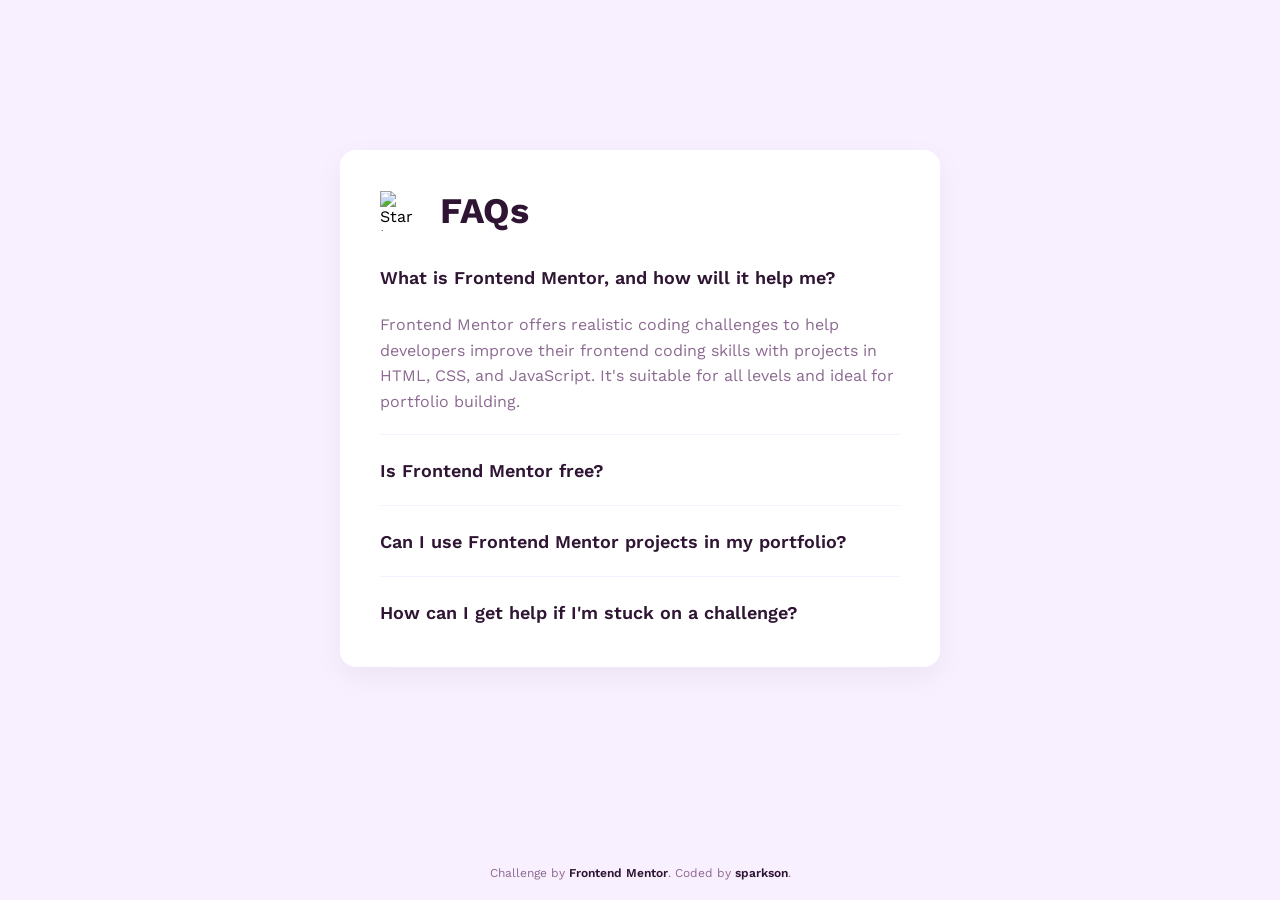
==== index.html @ e420c2d1 "Rename faq.html to index.html" ====
<!DOCTYPE html>
<html lang="en">
<head>
  <meta charset="UTF-8">
  <meta name="viewport" content="width=device-width, initial-scale=1.0">

  <link rel="icon" type="image/png" sizes="32x32" href="./assets/images/favicon-32x32.png">
  
  <title>Frontend Mentor | FAQ accordion</title>
 <link rel="stylesheet" href="faq.css">
  <link rel="preconnect" href="https://fonts.googleapis.com">
  <link rel="preconnect" href="https://fonts.gstatic.com" crossorigin>
  <link href="https://fonts.googleapis.com/css2?family=Work+Sans:wght@400;600;700&display=swap" rel="stylesheet">
</head>
<body>

  <main>
    <div class="header">
      <img src="./assets/images/icon-star.svg" alt="Star Icon" width="40" height="40">
      <h1>FAQs</h1>
    </div>

    <details class="faq-item" open>
      <summary>What is Frontend Mentor, and how will it help me?</summary>
      <p class="answer">
        Frontend Mentor offers realistic coding challenges to help developers improve their 
        frontend coding skills with projects in HTML, CSS, and JavaScript. It's suitable for 
        all levels and ideal for portfolio building.
      </p>
    </details>

    <details class="faq-item">
      <summary>Is Frontend Mentor free?</summary>
      <p class="answer">
        Yes, Frontend Mentor offers both free and premium coding challenges, with the free 
        option providing access to a range of projects suitable for all skill levels.
      </p>
    </details>

    <details class="faq-item">
      <summary>Can I use Frontend Mentor projects in my portfolio?</summary>
      <p class="answer">
        Yes, you can use projects completed on Frontend Mentor in your portfolio. It's an excellent
        way to showcase your skills to potential employers!
      </p>
    </details>

    <details class="faq-item">
      <summary>How can I get help if I'm stuck on a challenge?</summary>
      <p class="answer">
        The best place to get help is inside Frontend Mentor's Discord community. There's a help 
        channel where you can ask questions and seek support from other community members.
      </p>
    </details>
  </main>

  <footer class="attribution">
    Challenge by <a href="https://www.frontendmentor.io?ref=challenge" target="_blank">Frontend Mentor</a>. 
    Coded by <a href="#">sparkson</a>.
  </footer>

  <script>
    const detailsElements = document.querySelectorAll("details");

    detailsElements.forEach((targetDetail) => {
      targetDetail.addEventListener("click", () => {
        detailsElements.forEach((detail) => {
          if (detail !== targetDetail) {
            detail.removeAttribute("open");
          }
        });
      });
    });
  </script>
</body>
</html>
---- faq.css ----
:root {
      --white: hsl(0, 100%, 100%);
      --light-purple: hsl(275, 100%, 97%);
      --gray-purple: hsl(292, 16%, 49%);
      --dark-purple: hsl(292, 42%, 14%);
      --hover-color: #ad28eb;
    }

    * {
      box-sizing: border-box;
      margin: 0;
      padding: 0;
    }

    body {
  font-family: 'Work Sans', sans-serif;
  background-color: var(--light-purple);
  background-image: url('./assets/images/background-pattern-desktop.svg');
  background-repeat: no-repeat;

  background-size: 100% auto; 
  background-position: top left;
  
  display: flex;
  flex-direction: column;
  align-items: center;
  min-height: 100vh;
  padding: 20px;
}

@media (max-width: 600px) {
  body {
    background-image: url('./assets/images/background-pattern-mobile.svg');
    background-size: 100% auto; 
  }
  
  main {
    padding: 24px;
    margin-top: 100px;
  }

  .header h1 {
    font-size: 28px;
  }

  summary {
    font-size: 16px;
  }

  .answer {
    font-size: 14px;
  }
}

    main {
      background-color: var(--white);
      max-width: 600px;
      width: 100%;
      border-radius: 16px;
      padding: 40px;
      margin-top: 130px;
      box-shadow: 0px 10px 30px rgba(0, 0, 0, 0.05);
      margin-bottom: 40px;
    }

    .header {
      display: flex;
      align-items: center;
      gap: 20px;
      margin-bottom: 30px;
    }

    .header h1 {
      color: var(--dark-purple);
      font-weight: 700;
      font-size: 36px;
    }

    .faq-item {
      border-bottom: 1px solid var(--light-purple);
      padding: 20px 0;
    }

    .faq-item:last-of-type {
      border-bottom: none;
      padding-bottom: 0;
    }

    .faq-item:first-of-type {
      padding-top: 0;
    }

    summary {
      list-style: none;
      font-weight: 600;
      color: var(--dark-purple);
      cursor: pointer;
      display: flex;
      justify-content: space-between;
      align-items: center;
      transition: color 0.3s ease;
      font-size: 18px;
    }

    summary::-webkit-details-marker {
      display: none;
    }

    summary:hover {
      color: var(--hover-color);
    }

    summary::after {
      content: '';
      display: inline-block;
      width: 30px;
      height: 30px;
      background-image: url('./assets/images/icon-plus.svg');
      background-size: contain;
      background-repeat: no-repeat;
      flex-shrink: 0;
      margin-left: 15px;
    }

    details[open] summary::after {
      background-image: url('./assets/images/icon-minus.svg');
    }

    .answer {
      color: var(--gray-purple);
      font-weight: 400;
      line-height: 1.6;
      margin-top: 20px;
      font-size: 16px;
    }

    .attribution {
      font-size: 0.75rem;
      text-align: center;
      margin-top: auto;
      color: var(--gray-purple);
    }

    .attribution a {
      color: var(--dark-purple);
      font-weight: 600;
      text-decoration: none;
    }

    .attribution a:hover {
      color: var(--hover-color);
    }

    @media (max-width: 600px) {
      body {
        background-image: url('./assets/images/background-pattern-mobile.svg');
        background-size: 100% 250px;
      }
      
      main {
        padding: 24px;
        margin-top: 100px;
      }

      .header h1 {
        font-size: 28px;
      }

      summary {
        font-size: 16px;
      }

      .answer {
        font-size: 14px;
      }
    }
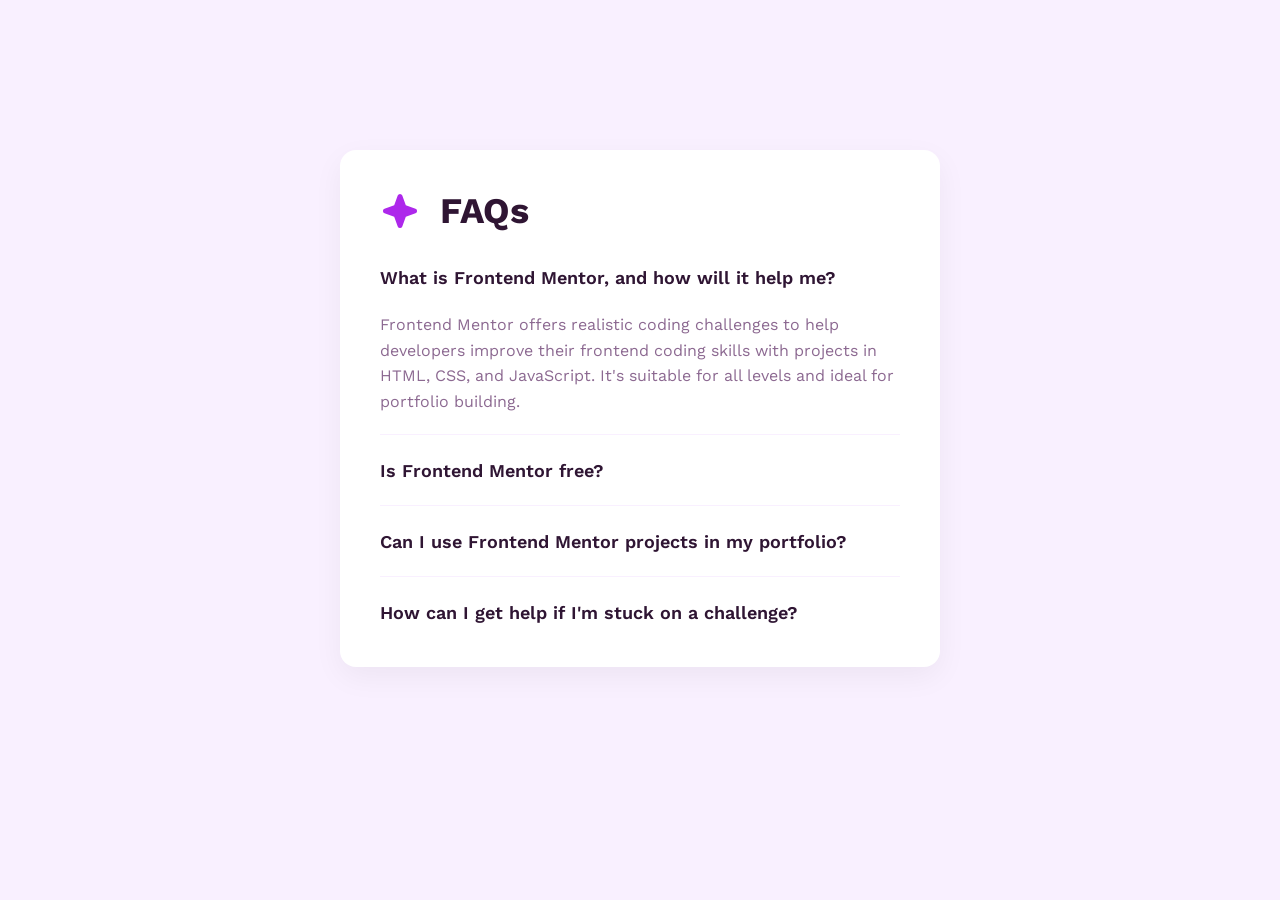
==== commit 20067544: "Update index.html" ====
--- a/index.html
+++ b/index.html
@@ -4,7 +4,7 @@
   <meta charset="UTF-8">
   <meta name="viewport" content="width=device-width, initial-scale=1.0">
 
-  <link rel="icon" type="image/png" sizes="32x32" href="./assets/images/favicon-32x32.png">
+  <link rel="icon" type="image/png" sizes="32x32" href="favicon-32x32.png">
   
   <title>Frontend Mentor | FAQ accordion</title>
  <link rel="stylesheet" href="faq.css">
@@ -16,7 +16,7 @@
 
   <main>
     <div class="header">
-      <img src="./assets/images/icon-star.svg" alt="Star Icon" width="40" height="40">
+      <img src="icon-star.svg" alt="Star Icon" width="40" height="40">
       <h1>FAQs</h1>
     </div>
 
@@ -53,12 +53,6 @@
       </p>
     </details>
   </main>
-
-  <footer class="attribution">
-    Challenge by <a href="https://www.frontendmentor.io?ref=challenge" target="_blank">Frontend Mentor</a>. 
-    Coded by <a href="#">sparkson</a>.
-  </footer>
-
   <script>
     const detailsElements = document.querySelectorAll("details");
 
